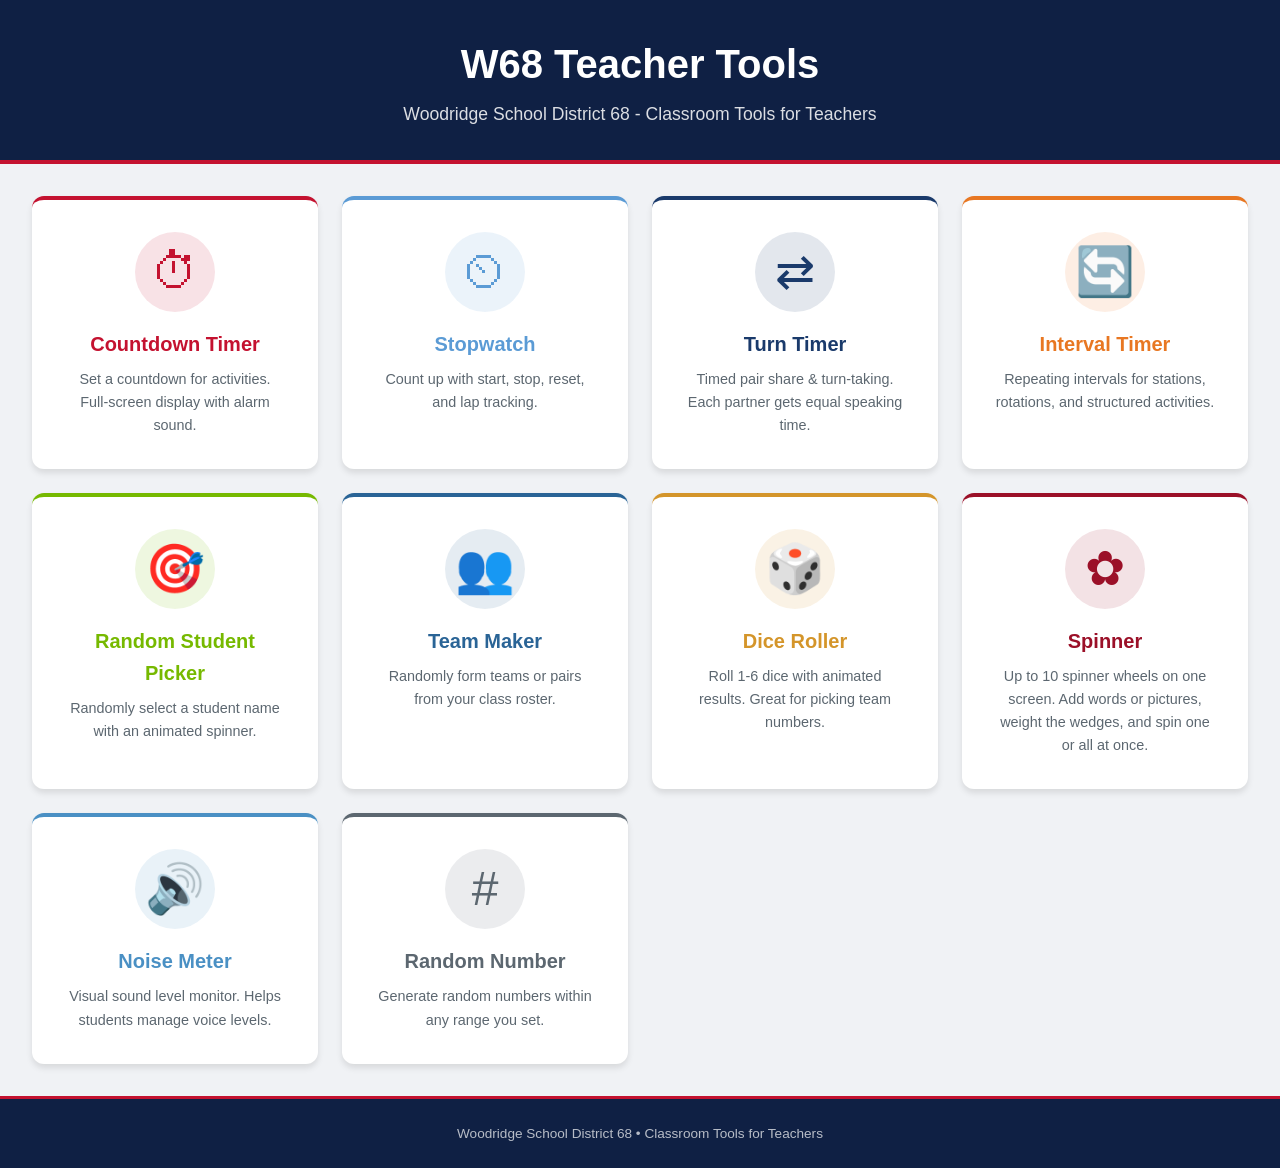
==== index.html @ f9e8d858 "Rebuild Spinner: up to 10 wheels, weighted wedges, pictures, winner popup - Add up to 10 independent" ====
<!DOCTYPE html>
<html lang="en">
<head>
    <meta charset="UTF-8">
    <meta name="viewport" content="width=device-width, initial-scale=1.0">
    <title>W68 Teacher Tools - Woodridge School District 68</title>
    <link rel="stylesheet" href="css/style.css">
</head>
<body>
    <header class="site-header">
        <h1>W68 Teacher Tools</h1>
        <p class="subtitle">Woodridge School District 68 - Classroom Tools for Teachers</p>
    </header>

    <main class="tool-grid">
        <a href="tools/countdown-timer.html" class="tool-card" style="--card-color: #c41230;">
            <div class="tool-icon">&#9201;</div>
            <h2>Countdown Timer</h2>
            <p>Set a countdown for activities. Full-screen display with alarm sound.</p>
        </a>

        <a href="tools/stopwatch.html" class="tool-card" style="--card-color: #5b9bd5;">
            <div class="tool-icon">&#9202;</div>
            <h2>Stopwatch</h2>
            <p>Count up with start, stop, reset, and lap tracking.</p>
        </a>

        <a href="tools/turn-timer.html" class="tool-card" style="--card-color: #1a3a6b;">
            <div class="tool-icon">&#8644;</div>
            <h2>Turn Timer</h2>
            <p>Timed pair share &amp; turn-taking. Each partner gets equal speaking time.</p>
        </a>

        <a href="tools/interval-timer.html" class="tool-card" style="--card-color: #e87722;">
            <div class="tool-icon">&#128260;</div>
            <h2>Interval Timer</h2>
            <p>Repeating intervals for stations, rotations, and structured activities.</p>
        </a>

        <a href="tools/student-picker.html" class="tool-card" style="--card-color: #76b900;">
            <div class="tool-icon">&#127919;</div>
            <h2>Random Student Picker</h2>
            <p>Randomly select a student name with an animated spinner.</p>
        </a>

        <a href="tools/team-maker.html" class="tool-card" style="--card-color: #2a6496;">
            <div class="tool-icon">&#128101;</div>
            <h2>Team Maker</h2>
            <p>Randomly form teams or pairs from your class roster.</p>
        </a>

        <a href="tools/dice-roller.html" class="tool-card" style="--card-color: #d4952a;">
            <div class="tool-icon">&#127922;</div>
            <h2>Dice Roller</h2>
            <p>Roll 1-6 dice with animated results. Great for picking team numbers.</p>
        </a>

        <a href="tools/spinner.html" class="tool-card" style="--card-color: #9b1028;">
            <div class="tool-icon">&#10047;</div>
            <h2>Spinner</h2>
            <p>Up to 10 spinner wheels on one screen. Add words or pictures, weight the wedges, and spin one or all at once.</p>
        </a>

        <a href="tools/noise-meter.html" class="tool-card" style="--card-color: #4a90c4;">
            <div class="tool-icon">&#128266;</div>
            <h2>Noise Meter</h2>
            <p>Visual sound level monitor. Helps students manage voice levels.</p>
        </a>

        <a href="tools/random-number.html" class="tool-card" style="--card-color: #5c6770;">
            <div class="tool-icon">#</div>
            <h2>Random Number</h2>
            <p>Generate random numbers within any range you set.</p>
        </a>
    </main>

    <footer class="site-footer">
        <p>Woodridge School District 68 &bull; Classroom Tools for Teachers</p>
    </footer>
</body>
</html>
---- css/style.css ----
/* ========================================
   W68 Teacher Tools - Global Styles
   ======================================== */

*, *::before, *::after {
    box-sizing: border-box;
    margin: 0;
    padding: 0;
}

:root {
    --primary: #0f2044;
    --primary-light: #1a3a6b;
    --accent: #c41230;
    --accent-light: #5b9bd5;
    --bg: #f0f2f5;
    --card-bg: #ffffff;
    --text: #0f2044;
    --text-light: #5c6770;
    --shadow: 0 4px 6px rgba(0, 0, 0, 0.1);
    --shadow-hover: 0 8px 25px rgba(15, 32, 68, 0.2);
    --radius: 12px;
}

body {
    font-family: -apple-system, BlinkMacSystemFont, 'Segoe UI', Roboto, Oxygen, Ubuntu, Cantarell, sans-serif;
    background: var(--bg);
    color: var(--text);
    line-height: 1.6;
    min-height: 100vh;
}

/* Header */
.site-header {
    background: var(--primary);
    color: white;
    padding: 2rem 1rem;
    text-align: center;
    border-bottom: 4px solid var(--accent);
}

.site-header h1 {
    font-size: 2.5rem;
    font-weight: 700;
    margin-bottom: 0.25rem;
}

.site-header .subtitle {
    font-size: 1.1rem;
    opacity: 0.85;
}

/* Tool Grid */
.tool-grid {
    display: grid;
    grid-template-columns: repeat(auto-fill, minmax(280px, 1fr));
    gap: 1.5rem;
    padding: 2rem;
    max-width: 1400px;
    margin: 0 auto;
}

.tool-card {
    background: var(--card-bg);
    border-radius: var(--radius);
    padding: 2rem;
    box-shadow: var(--shadow);
    text-decoration: none;
    color: var(--text);
    transition: transform 0.2s ease, box-shadow 0.2s ease;
    border-top: 4px solid var(--card-color, var(--accent));
    display: flex;
    flex-direction: column;
    align-items: center;
    text-align: center;
}

.tool-card:hover {
    transform: translateY(-4px);
    box-shadow: var(--shadow-hover);
}

.tool-icon {
    font-size: 3rem;
    margin-bottom: 1rem;
    display: flex;
    align-items: center;
    justify-content: center;
    width: 80px;
    height: 80px;
    border-radius: 50%;
    background: color-mix(in srgb, var(--card-color, var(--accent)) 12%, transparent);
    color: var(--card-color, var(--accent));
}

.tool-card h2 {
    font-size: 1.25rem;
    margin-bottom: 0.5rem;
    color: var(--card-color, var(--accent));
}

.tool-card p {
    font-size: 0.9rem;
    color: var(--text-light);
}

/* Footer */
.site-footer {
    text-align: center;
    padding: 1.5rem 2rem;
    color: var(--text-light);
    font-size: 0.85rem;
    border-top: 3px solid var(--accent);
    background: var(--primary);
    color: rgba(255, 255, 255, 0.7);
}

/* ========================================
   Tool Page Shared Styles
   ======================================== */

.tool-header {
    background: linear-gradient(135deg, var(--tool-color, var(--primary)), color-mix(in srgb, var(--tool-color, var(--primary)) 70%, black));
    color: white;
    padding: 1.25rem 1.5rem;
    display: flex;
    align-items: center;
    gap: 1rem;
}

.tool-header .back-link {
    color: white;
    text-decoration: none;
    font-size: 1.5rem;
    line-height: 1;
    opacity: 0.8;
    transition: opacity 0.2s;
}

.tool-header .back-link:hover {
    opacity: 1;
}

.tool-header h1 {
    font-size: 1.5rem;
    font-weight: 600;
}

.tool-container {
    max-width: 800px;
    margin: 2rem auto;
    padding: 0 1.5rem;
}

/* Buttons */
.btn {
    display: inline-flex;
    align-items: center;
    justify-content: center;
    gap: 0.5rem;
    padding: 0.75rem 1.5rem;
    border: none;
    border-radius: 8px;
    font-size: 1rem;
    font-weight: 600;
    cursor: pointer;
    transition: background 0.2s, transform 0.1s;
    font-family: inherit;
}

.btn:active {
    transform: scale(0.97);
}

.btn-primary {
    background: var(--tool-color, var(--accent));
    color: white;
}

.btn-primary:hover {
    background: color-mix(in srgb, var(--tool-color, var(--accent)) 85%, black);
}

.btn-secondary {
    background: #ecf0f1;
    color: var(--text);
}

.btn-secondary:hover {
    background: #dfe6e9;
}

.btn-danger {
    background: var(--accent);
    color: white;
}

.btn-danger:hover {
    background: color-mix(in srgb, var(--accent) 85%, black);
}

.btn-large {
    padding: 1rem 2.5rem;
    font-size: 1.25rem;
    border-radius: 12px;
}

.btn-group {
    display: flex;
    gap: 0.75rem;
    flex-wrap: wrap;
    justify-content: center;
}

/* Inputs */
.input-group {
    margin-bottom: 1.25rem;
}

.input-group label {
    display: block;
    font-weight: 600;
    margin-bottom: 0.4rem;
    font-size: 0.95rem;
}

.input-group input,
.input-group select,
.input-group textarea {
    width: 100%;
    padding: 0.65rem 0.9rem;
    border: 2px solid #dfe6e9;
    border-radius: 8px;
    font-size: 1rem;
    font-family: inherit;
    transition: border-color 0.2s;
}

.input-group input:focus,
.input-group select:focus,
.input-group textarea:focus {
    outline: none;
    border-color: var(--tool-color, var(--accent));
}

/* Display */
.display-box {
    background: var(--card-bg);
    border-radius: var(--radius);
    box-shadow: var(--shadow);
    padding: 2rem;
    text-align: center;
    margin-bottom: 1.5rem;
}

.time-display {
    font-size: 6rem;
    font-weight: 700;
    font-variant-numeric: tabular-nums;
    line-height: 1.1;
    color: var(--tool-color, var(--text));
}

.settings-panel {
    background: var(--card-bg);
    border-radius: var(--radius);
    box-shadow: var(--shadow);
    padding: 1.5rem;
    margin-bottom: 1.5rem;
}

.settings-row {
    display: flex;
    gap: 1rem;
    flex-wrap: wrap;
}

.settings-row .input-group {
    flex: 1;
    min-width: 120px;
}

/* Fullscreen overlay */
.fullscreen-overlay {
    display: none;
    position: fixed;
    inset: 0;
    background: var(--primary);
    color: white;
    z-index: 1000;
    flex-direction: column;
    align-items: center;
    justify-content: center;
    cursor: pointer;
}

.fullscreen-overlay.active {
    display: flex;
}

.fullscreen-overlay .time-display {
    font-size: min(20vw, 20vh);
    color: white;
}

.fullscreen-overlay .fs-label {
    font-size: 1.5rem;
    opacity: 0.7;
    margin-top: 1rem;
}

.fullscreen-overlay .exit-hint {
    position: absolute;
    bottom: 2rem;
    font-size: 0.9rem;
    opacity: 0.5;
}

/* Animation helpers */
@keyframes pulse {
    0%, 100% { transform: scale(1); }
    50% { transform: scale(1.05); }
}

@keyframes shake {
    0%, 100% { transform: translateX(0); }
    25% { transform: translateX(-5px); }
    75% { transform: translateX(5px); }
}

@keyframes fadeIn {
    from { opacity: 0; transform: translateY(10px); }
    to { opacity: 1; transform: translateY(0); }
}

.animate-pulse {
    animation: pulse 1s ease-in-out infinite;
}

.animate-shake {
    animation: shake 0.3s ease-in-out;
}

.animate-fadeIn {
    animation: fadeIn 0.4s ease-out;
}

/* Time's up flash */
@keyframes flash-bg {
    0%, 100% { background: var(--primary); }
    50% { background: var(--accent); }
}

.times-up {
    animation: flash-bg 0.5s ease-in-out 6;
}

/* Responsive */
@media (max-width: 600px) {
    .site-header h1 {
        font-size: 1.75rem;
    }

    .tool-grid {
        grid-template-columns: 1fr;
        padding: 1rem;
        gap: 1rem;
    }

    .time-display {
        font-size: 4rem;
    }

    .tool-container {
        padding: 0 1rem;
    }

    .btn-large {
        padding: 0.85rem 1.75rem;
        font-size: 1.1rem;
    }
}

/* Print - hide navigation for projector use */
@media print {
    .tool-header, .site-footer, .btn-group {
        display: none;
    }
}
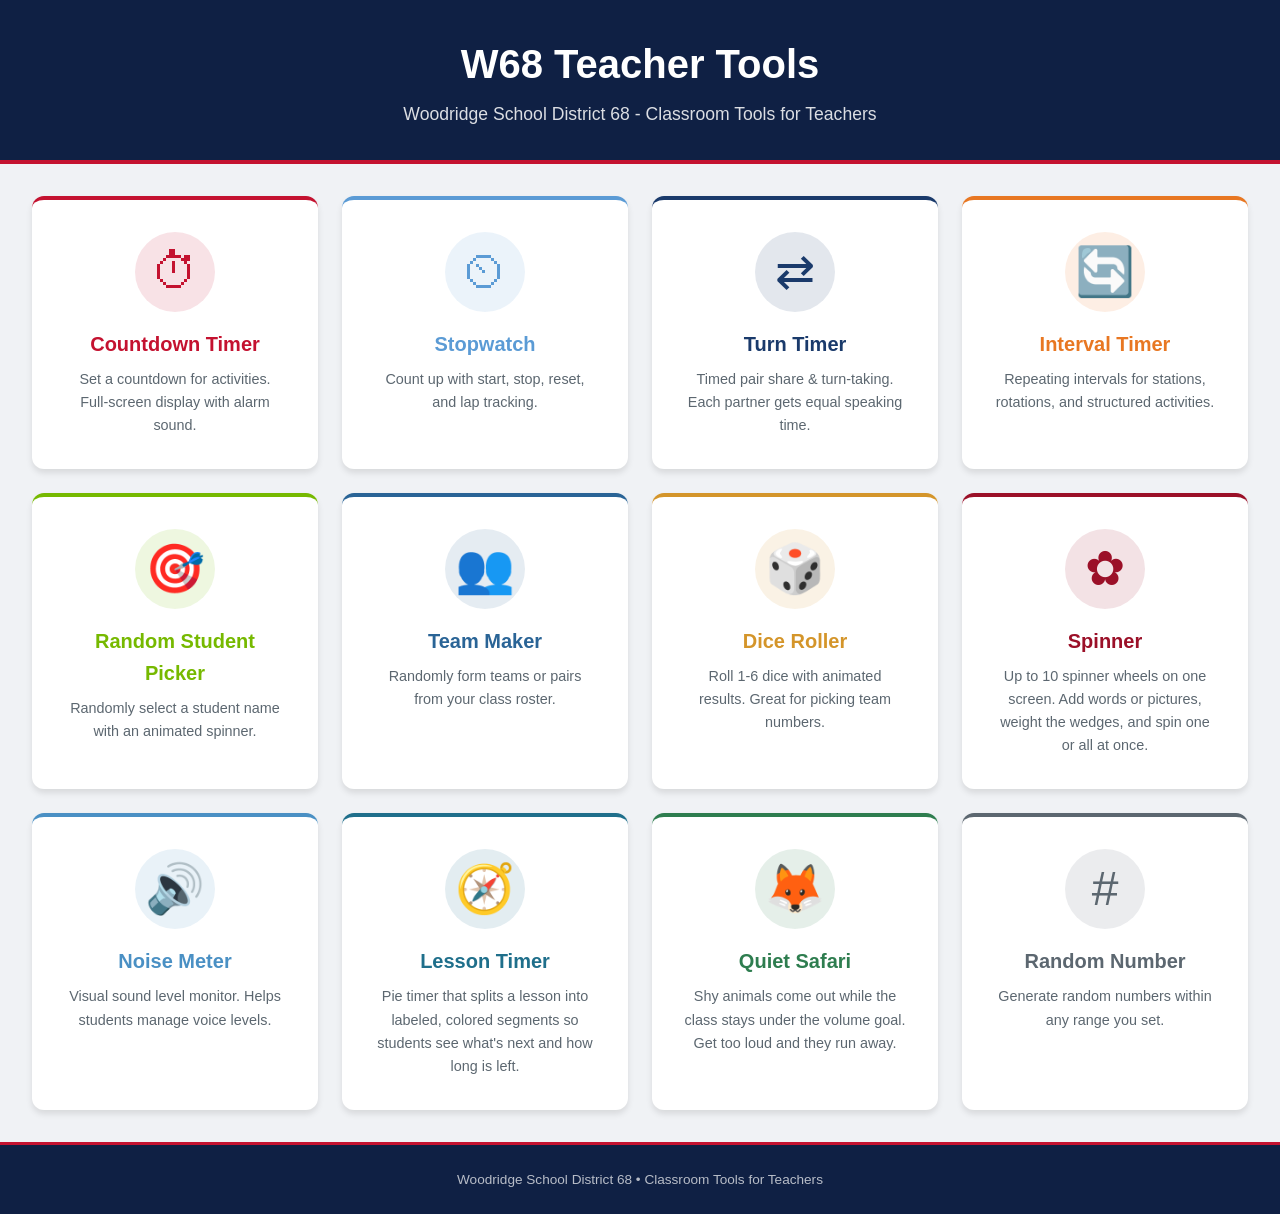
==== commit 63017a61: "Add Lesson Timer and Quiet Safari tools Lesson Timer (tools/lesson-timer.html), modelled on Timer To" ====
--- a/index.html
+++ b/index.html
@@ -55,7 +55,7 @@
             <p>Roll 1-6 dice with animated results. Great for picking team numbers.</p>
         </a>
 
-        <a href="tools/spinner.html" class="tool-card" style="--card-color: #9b1028;">
+        <a href="tools/spinner.html?v=5" class="tool-card" style="--card-color: #9b1028;">
             <div class="tool-icon">&#10047;</div>
             <h2>Spinner</h2>
             <p>Up to 10 spinner wheels on one screen. Add words or pictures, weight the wedges, and spin one or all at once.</p>
@@ -65,6 +65,18 @@
             <div class="tool-icon">&#128266;</div>
             <h2>Noise Meter</h2>
             <p>Visual sound level monitor. Helps students manage voice levels.</p>
+        </a>
+
+        <a href="tools/lesson-timer.html" class="tool-card" style="--card-color: #1f6f8b;">
+            <div class="tool-icon">&#129517;</div>
+            <h2>Lesson Timer</h2>
+            <p>Pie timer that splits a lesson into labeled, colored segments so students see what's next and how long is left.</p>
+        </a>
+
+        <a href="tools/quiet-safari.html" class="tool-card" style="--card-color: #2e7d4f;">
+            <div class="tool-icon">&#129418;</div>
+            <h2>Quiet Safari</h2>
+            <p>Shy animals come out while the class stays under the volume goal. Get too loud and they run away.</p>
         </a>
 
         <a href="tools/random-number.html" class="tool-card" style="--card-color: #5c6770;">
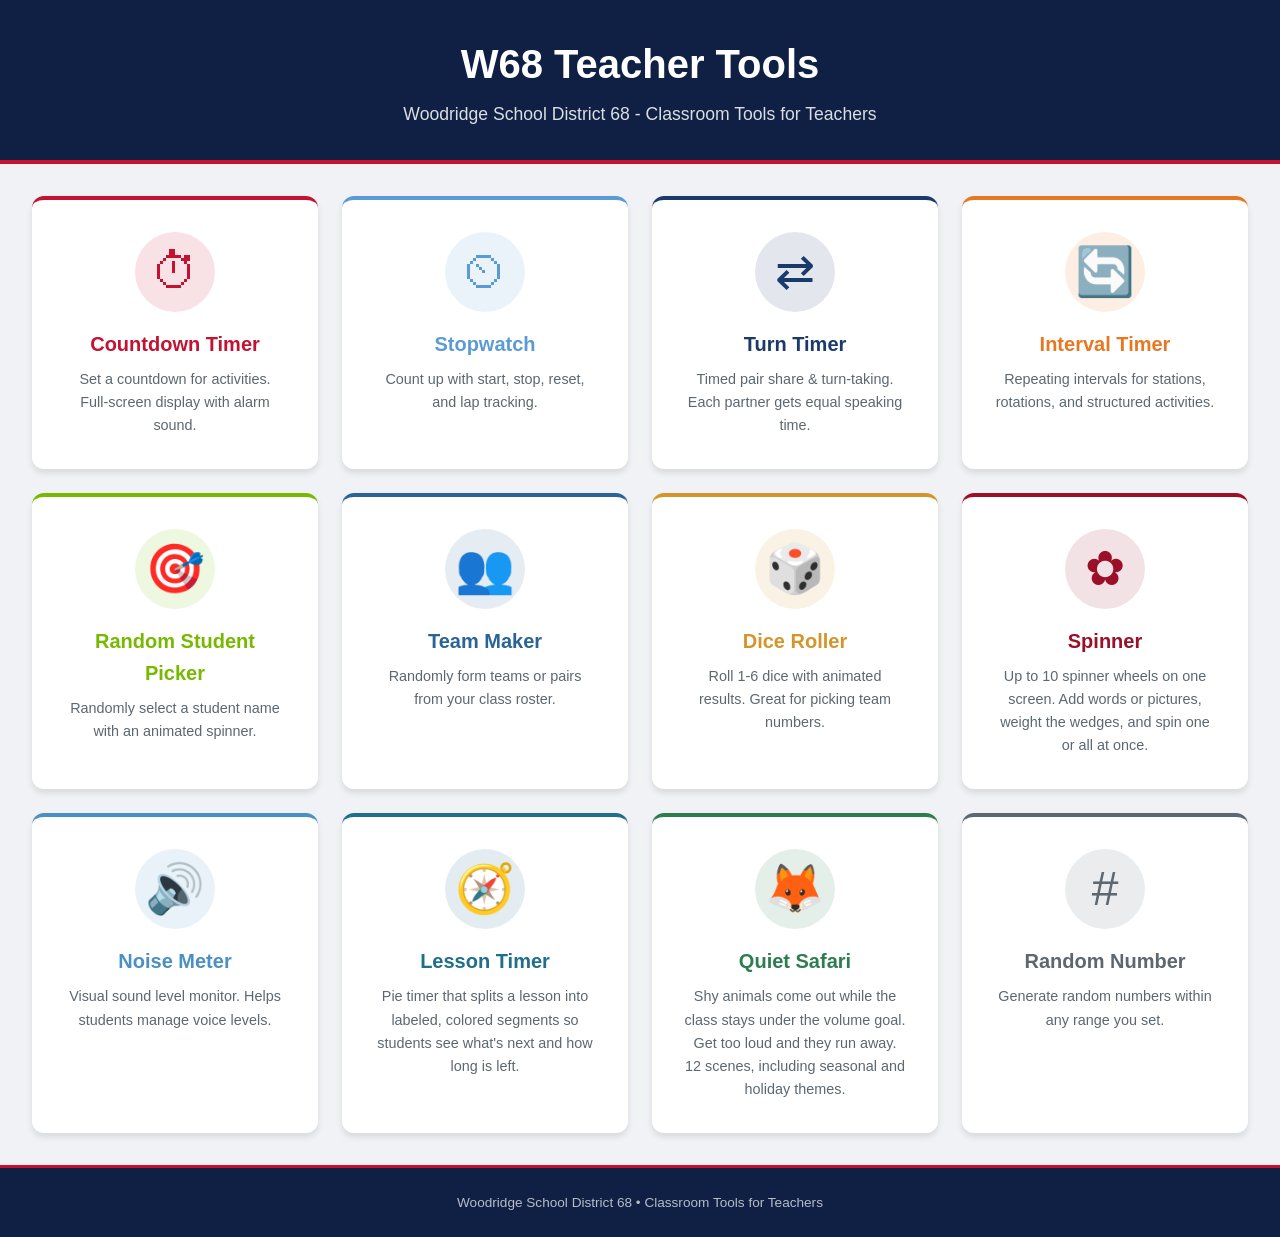
==== commit e71356ea: "Quiet Safari: add five seasonal scenes, scene picker on start card, fix meter clipping - New scenes:" ====
--- a/index.html
+++ b/index.html
@@ -76,7 +76,7 @@
         <a href="tools/quiet-safari.html" class="tool-card" style="--card-color: #2e7d4f;">
             <div class="tool-icon">&#129418;</div>
             <h2>Quiet Safari</h2>
-            <p>Shy animals come out while the class stays under the volume goal. Get too loud and they run away.</p>
+            <p>Shy animals come out while the class stays under the volume goal. Get too loud and they run away. 12 scenes, including seasonal and holiday themes.</p>
         </a>
 
         <a href="tools/random-number.html" class="tool-card" style="--card-color: #5c6770;">
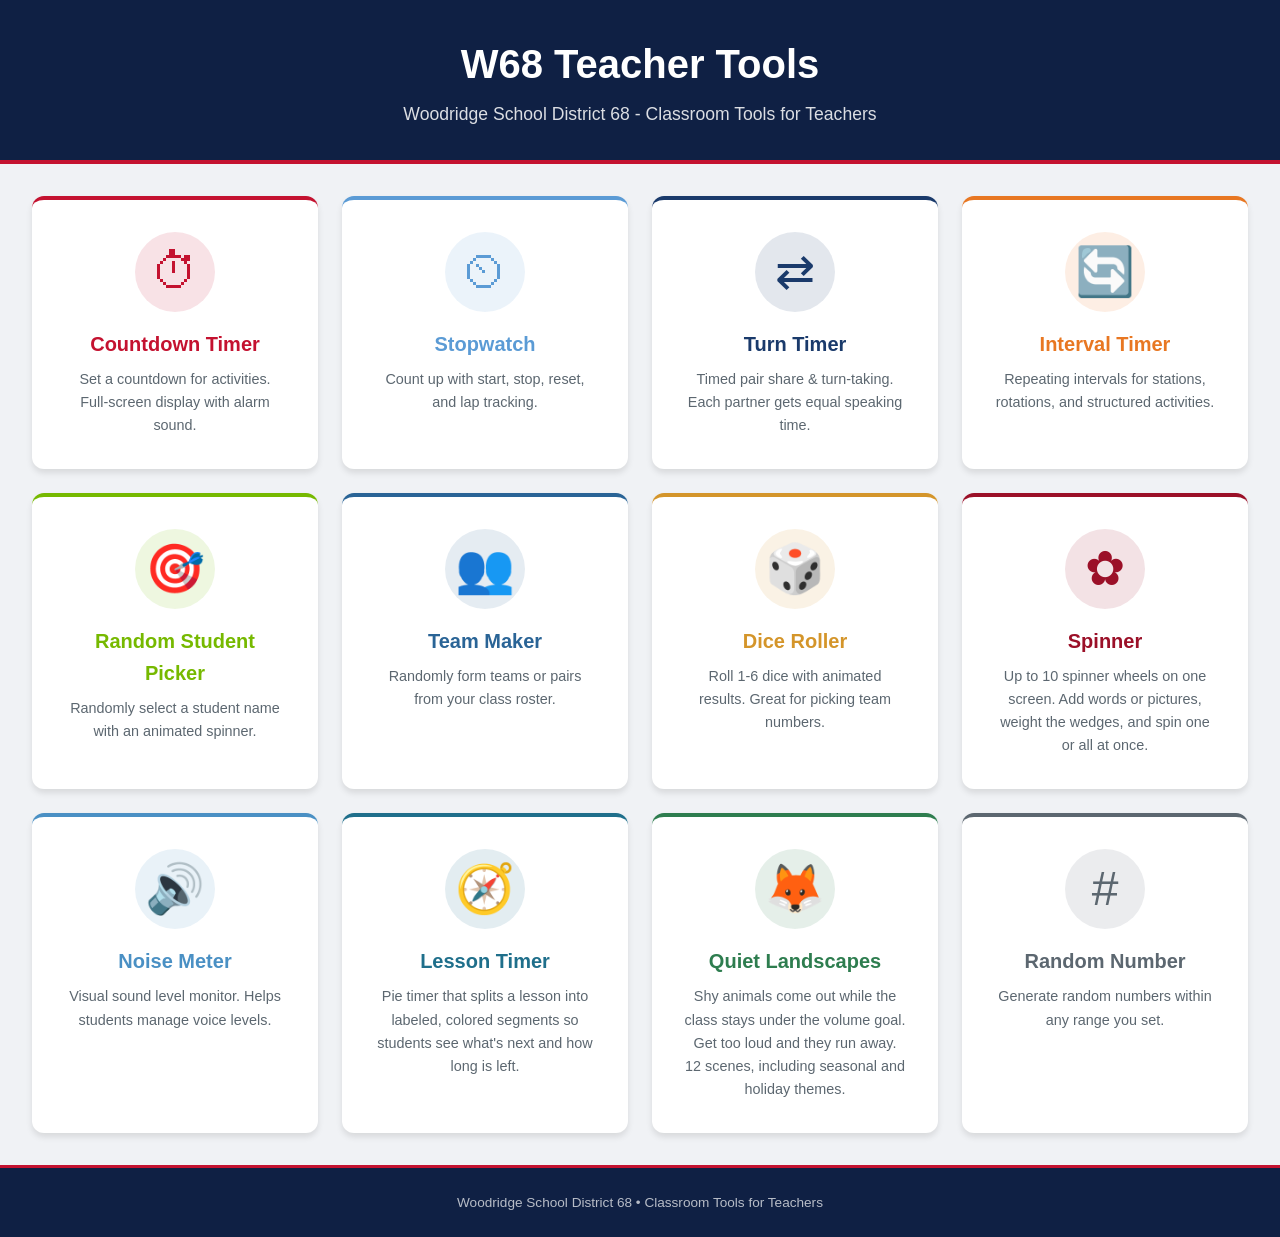
==== commit c4b04da6: "Rename Quiet Safari to Quiet Landscapes; richer animated scenes; goal tag below meter - Tool renamed" ====
--- a/index.html
+++ b/index.html
@@ -73,9 +73,9 @@
             <p>Pie timer that splits a lesson into labeled, colored segments so students see what's next and how long is left.</p>
         </a>
 
-        <a href="tools/quiet-safari.html" class="tool-card" style="--card-color: #2e7d4f;">
+        <a href="tools/quiet-landscapes.html" class="tool-card" style="--card-color: #2e7d4f;">
             <div class="tool-icon">&#129418;</div>
-            <h2>Quiet Safari</h2>
+            <h2>Quiet Landscapes</h2>
             <p>Shy animals come out while the class stays under the volume goal. Get too loud and they run away. 12 scenes, including seasonal and holiday themes.</p>
         </a>
 
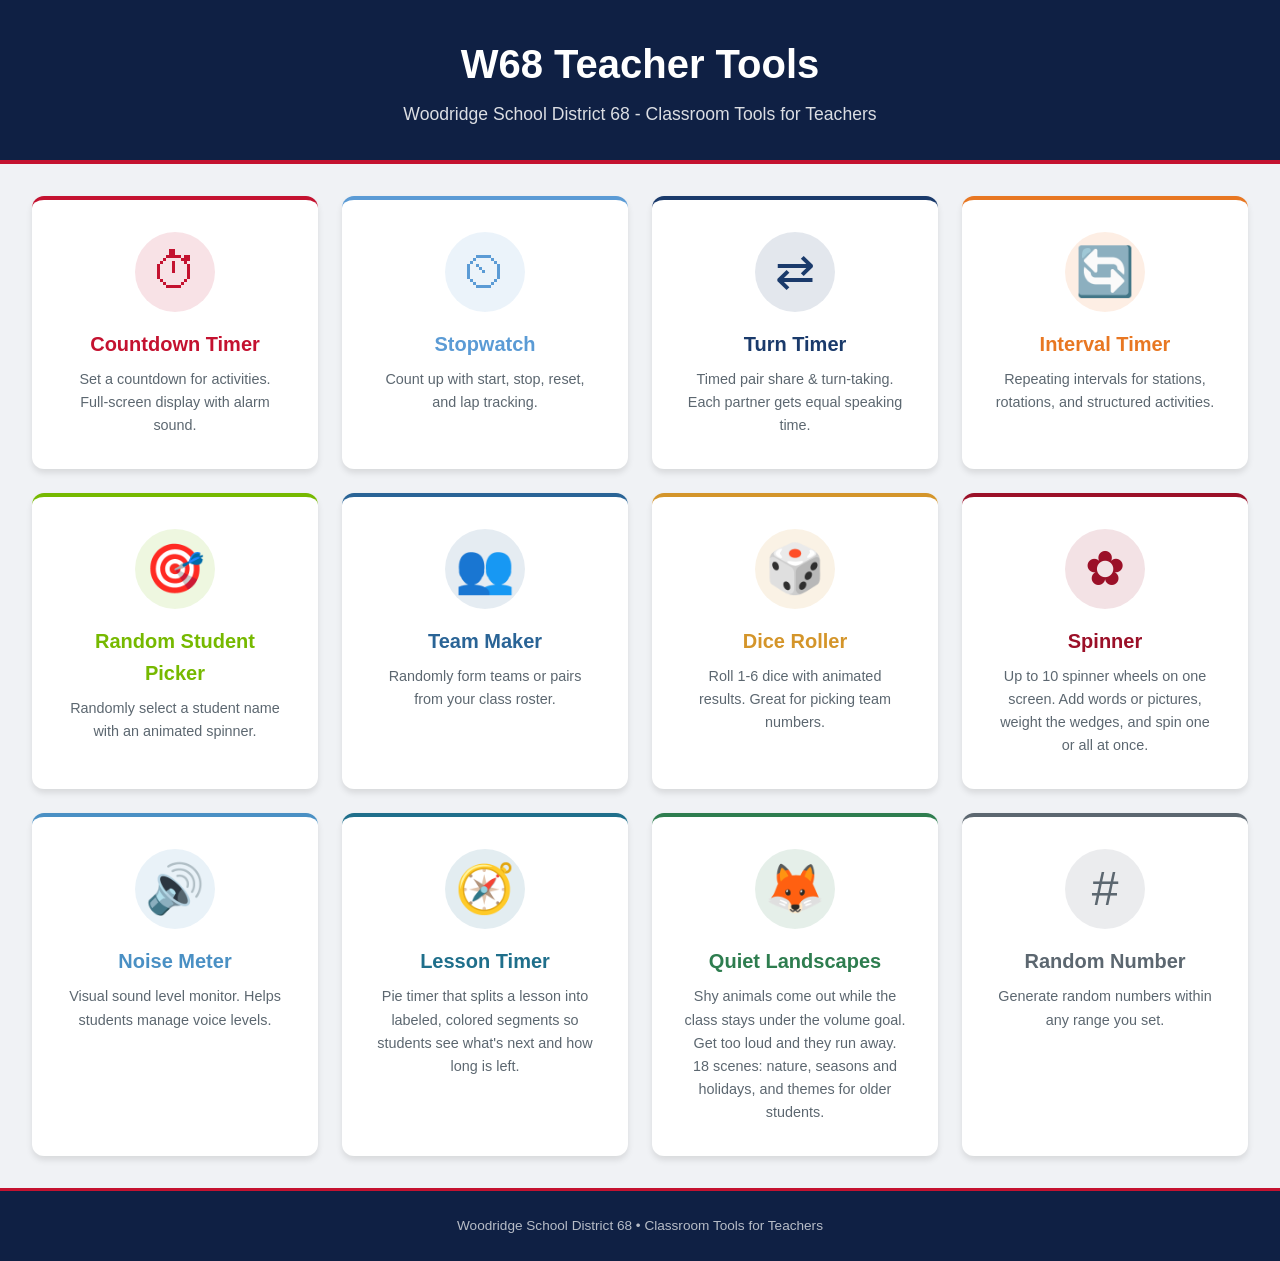
==== commit e3e39374: "Quiet Landscapes: perspective-based sizing, six themes for older students - Scenery is sized by what" ====
--- a/index.html
+++ b/index.html
@@ -76,7 +76,7 @@
         <a href="tools/quiet-landscapes.html" class="tool-card" style="--card-color: #2e7d4f;">
             <div class="tool-icon">&#129418;</div>
             <h2>Quiet Landscapes</h2>
-            <p>Shy animals come out while the class stays under the volume goal. Get too loud and they run away. 12 scenes, including seasonal and holiday themes.</p>
+            <p>Shy animals come out while the class stays under the volume goal. Get too loud and they run away. 18 scenes: nature, seasons and holidays, and themes for older students.</p>
         </a>
 
         <a href="tools/random-number.html" class="tool-card" style="--card-color: #5c6770;">
